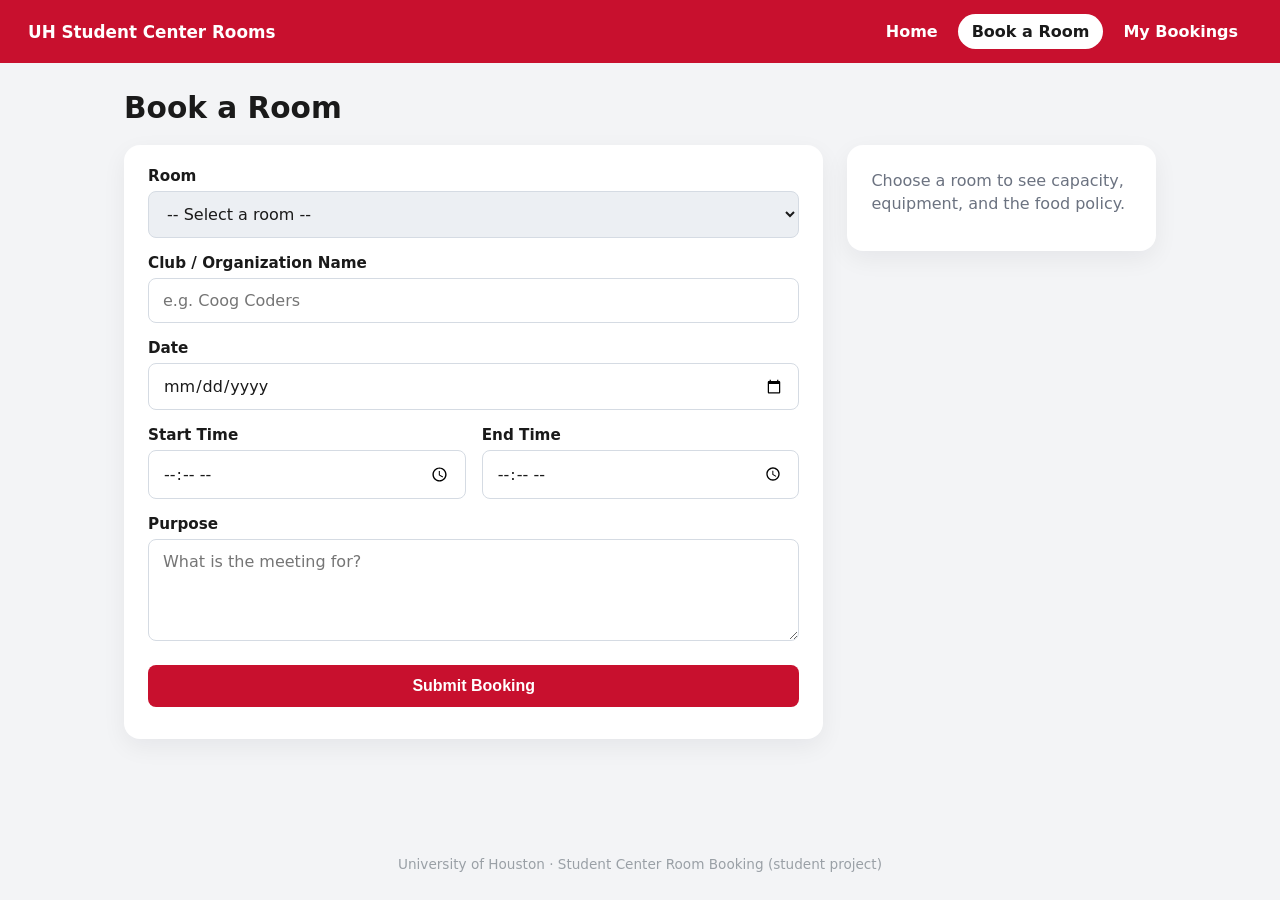
==== frontend/booking.html @ 4800d4f8 "Add UH Student Center room booking app" ====
<!DOCTYPE html>
<html lang="en">
<head>
  <meta charset="UTF-8" />
  <meta name="viewport" content="width=device-width, initial-scale=1.0" />
  <title>Book a Room - UH Student Center</title>
  <link rel="stylesheet" href="css/style.css" />
</head>
<body>
  <nav class="navbar">
    <span class="brand">UH Student Center Rooms</span>
    <a href="index.html">Home</a>
    <a href="booking.html" class="active">Book a Room</a>
    <a href="my-bookings.html">My Bookings</a>
  </nav>

  <main>
    <h1>Book a Room</h1>

    <div class="booking-layout">
      <form id="booking-form">
        <label for="room-select">Room</label>
        <select id="room-select" name="roomId" required>
          <option value="">-- Select a room --</option>
          <!-- Options are filled in by js/booking.js -->
        </select>

        <label for="club-name">Club / Organization Name</label>
        <input type="text" id="club-name" name="clubName" placeholder="e.g. Coog Coders" required />

        <label for="date">Date</label>
        <input type="date" id="date" name="date" required />

        <div class="time-row">
          <div>
            <label for="start-time">Start Time</label>
            <input type="time" id="start-time" name="startTime" required />
          </div>
          <div>
            <label for="end-time">End Time</label>
            <input type="time" id="end-time" name="endTime" required />
          </div>
        </div>

        <label for="purpose">Purpose</label>
        <textarea id="purpose" name="purpose" rows="4" placeholder="What is the meeting for?"></textarea>

        <button type="submit">Submit Booking</button>
        <p id="form-status" class="status-message"></p>
      </form>

      <aside id="room-details" class="room-details">
        <p class="details-placeholder">Choose a room to see capacity, equipment, and the food policy.</p>
      </aside>
    </div>
  </main>

  <footer class="site-footer">
    University of Houston · Student Center Room Booking (student project)
  </footer>

  <script src="js/api.js"></script>
  <script src="js/booking.js"></script>
</body>
</html>
---- frontend/css/style.css ----
/* ---------- Basic reset & page setup ---------- */
* {
  box-sizing: border-box;
}

body {
  margin: 0;
  min-height: 100vh;
  display: flex;
  flex-direction: column;
  font-family: system-ui, -apple-system, "Segoe UI", Roboto, Helvetica, Arial, sans-serif;
  background-color: #f3f4f6;
  color: #1a1a1a;
}

main {
  width: 100%;
  max-width: 1080px;
  margin: 0 auto;
  padding: 28px 24px 48px;
  flex: 1;
}

main > h1 {
  margin: 0 0 20px;
  color: #1a1a1a;
  font-size: 1.85rem;
  font-weight: 700;
}

main > h2 {
  margin: 28px 0 16px;
  color: #1a1a1a;
  font-size: 1.35rem;
  font-weight: 700;
}

/* ---------- Navigation bar ---------- */
nav.navbar {
  background-color: #c8102e;
  padding: 14px 28px;
  display: flex;
  align-items: center;
  gap: 6px;
}

nav.navbar .brand {
  color: #fff;
  font-weight: 700;
  font-size: 1.05rem;
  margin-right: auto;
}

nav.navbar a {
  color: #fff;
  text-decoration: none;
  font-weight: 600;
  padding: 8px 14px;
  border-radius: 999px;
}

nav.navbar a:hover {
  background: rgba(255, 255, 255, 0.16);
}

nav.navbar a.active {
  background: #fff;
  color: #1a1a1a;
}

/* ---------- Home hero ---------- */
.hero {
  background-color: #c8102e;
  color: #fff;
  border-radius: 16px;
  padding: 36px 40px 32px;
}

.hero h1 {
  margin: 0 0 12px;
  color: #fff;
  font-size: 2rem;
  font-weight: 700;
  letter-spacing: -0.02em;
}

.hero p {
  margin: 0 0 20px;
  max-width: 540px;
  line-height: 1.5;
  font-size: 1.02rem;
}

.hero-btn {
  display: inline-block;
  background: #fff;
  color: #1a1a1a;
  text-decoration: none;
  font-weight: 600;
  padding: 10px 16px;
  border-radius: 8px;
}

.hero-btn:hover {
  background: #f4f4f5;
}

/* ---------- Room cards (index.html) ---------- */
.room-list {
  display: grid;
  grid-template-columns: repeat(3, minmax(0, 1fr));
  gap: 20px;
}

.room-card {
  background: #fff;
  border-radius: 16px;
  padding: 20px 20px 18px;
  box-shadow: 0 8px 24px rgba(15, 23, 42, 0.06);
  border-top: 4px solid #c8102e;
  display: flex;
  flex-direction: column;
}

.room-card h3 {
  margin: 0 0 8px;
  color: #1a1a1a;
  font-size: 1.12rem;
}

.room-card .capacity {
  margin: 0 0 14px;
  color: #6b7280;
  font-size: 0.95rem;
}

.equip-list {
  display: flex;
  flex-wrap: wrap;
  gap: 8px;
  margin-bottom: 16px;
}

.equip-pill {
  background: #fdecef;
  color: #c15b6c;
  border-radius: 999px;
  padding: 4px 10px;
  font-size: 0.8rem;
  font-weight: 600;
}

.food-line {
  margin: 0 0 18px;
  font-size: 0.95rem;
  font-weight: 600;
}

.food-line.food-yes {
  color: #178a3e;
}

.food-line.food-no {
  color: #6b7280;
  font-weight: 500;
}

.book-btn {
  display: block;
  margin-top: auto;
  background: #c8102e;
  color: #fff;
  text-align: center;
  text-decoration: none;
  font-weight: 700;
  padding: 12px 16px;
  border-radius: 8px;
}

.book-btn:hover {
  background: #a10d24;
}

/* ---------- Forms (booking.html) ---------- */
.booking-layout {
  display: grid;
  grid-template-columns: minmax(0, 1.7fr) minmax(240px, 0.75fr);
  gap: 24px;
  align-items: start;
}

form {
  background: #fff;
  border-radius: 16px;
  padding: 22px 24px 20px;
  margin: 0;
  box-shadow: 0 8px 24px rgba(15, 23, 42, 0.06);
}

form label {
  display: block;
  margin-top: 16px;
  margin-bottom: 6px;
  font-weight: 700;
  font-size: 0.95rem;
}

form > label:first-of-type {
  margin-top: 0;
}

form input,
form select,
form textarea {
  width: 100%;
  padding: 12px 14px;
  border: 1px solid #d5dbe3;
  border-radius: 8px;
  font-size: 1rem;
  font-family: inherit;
  background: #fff;
  color: #1a1a1a;
}

form select {
  background-color: #eceff3;
}

form textarea {
  resize: vertical;
  min-height: 96px;
}

form input:focus,
form select:focus,
form textarea:focus {
  outline: 2px solid #c8102e;
  border-color: #c8102e;
}

.time-row {
  display: grid;
  grid-template-columns: 1fr 1fr;
  gap: 16px;
}

form button {
  width: 100%;
  margin-top: 20px;
  background-color: #c8102e;
  color: #fff;
  border: none;
  padding: 12px 20px;
  border-radius: 8px;
  font-size: 1rem;
  font-weight: 700;
  cursor: pointer;
}

form button:hover {
  background-color: #a10d24;
}

.room-details {
  background: #fff;
  border-radius: 16px;
  padding: 24px;
  box-shadow: 0 8px 24px rgba(15, 23, 42, 0.06);
}

.room-details h2 {
  margin: 0 0 16px;
  color: #c8102e;
  font-size: 1.2rem;
}

.room-details p {
  margin: 0 0 12px;
  line-height: 1.45;
}

.details-placeholder {
  margin: 0;
  color: #6b7280;
  line-height: 1.5;
}

/* ---------- Bookings list (my-bookings.html) ---------- */
.booking-item {
  background: #fff;
  border-radius: 16px;
  border-left: 5px solid #c8102e;
  padding: 20px 24px;
  margin-bottom: 16px;
  display: flex;
  justify-content: space-between;
  align-items: center;
  gap: 20px;
  box-shadow: 0 8px 24px rgba(15, 23, 42, 0.06);
}

.booking-item h3 {
  margin: 0 0 8px;
  font-size: 1.12rem;
}

.booking-item p {
  margin: 4px 0;
}

.booking-item button {
  background: #fff;
  color: #c8102e;
  border: 1.5px solid #c8102e;
  padding: 8px 18px;
  border-radius: 8px;
  font-weight: 600;
  font-size: 0.95rem;
  cursor: pointer;
  flex-shrink: 0;
}

.booking-item button:hover {
  background: #fdecef;
}

.empty-message {
  background: #fff;
  border-radius: 16px;
  padding: 24px;
  box-shadow: 0 8px 24px rgba(15, 23, 42, 0.06);
  color: #4b5563;
}

.empty-message a {
  color: #c8102e;
  font-weight: 700;
}

/* ---------- Status / helper messages ---------- */
.status-message {
  margin: 12px 0 0;
  font-weight: 700;
}

.status-message.error {
  color: #a10d24;
}

.status-message.success {
  color: #178a3e;
}

.site-footer {
  text-align: center;
  color: #9aa0a6;
  font-size: 0.85rem;
  padding: 8px 16px 28px;
}

/* ---------- Small screens ---------- */
@media (max-width: 980px) {
  .room-list {
    grid-template-columns: repeat(2, minmax(0, 1fr));
  }
}

@media (max-width: 760px) {
  nav.navbar {
    flex-wrap: wrap;
    align-items: flex-start;
    padding: 16px 16px 12px;
  }

  nav.navbar .brand {
    width: 100%;
    margin: 0 0 8px;
  }

  main {
    padding: 20px 16px 36px;
  }

  .hero {
    padding: 24px 20px;
  }

  .hero h1 {
    font-size: 1.55rem;
  }

  .room-list,
  .booking-layout,
  .time-row {
    grid-template-columns: 1fr;
  }

  .booking-item {
    flex-direction: column;
    align-items: flex-start;
  }
}
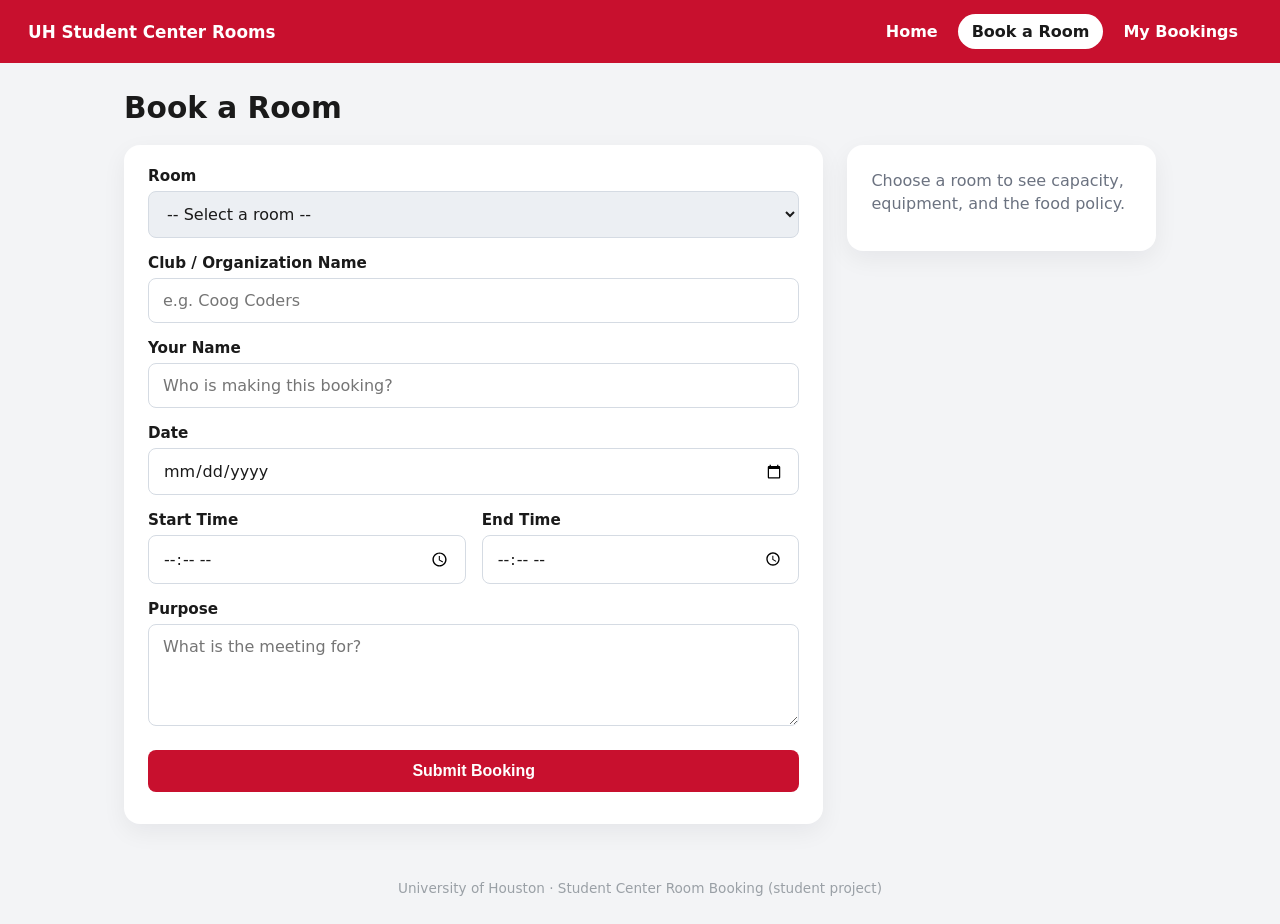
==== commit 7ade7d52: "adding features to the apps" ====
--- a/frontend/booking.html
+++ b/frontend/booking.html
@@ -28,6 +28,9 @@
         <label for="club-name">Club / Organization Name</label>
         <input type="text" id="club-name" name="clubName" placeholder="e.g. Coog Coders" required />
 
+        <label for="booked-by">Your Name</label>
+        <input type="text" id="booked-by" name="bookedBy" placeholder="Who is making this booking?" required />
+
         <label for="date">Date</label>
         <input type="date" id="date" name="date" required />
 
@@ -46,7 +49,7 @@
         <textarea id="purpose" name="purpose" rows="4" placeholder="What is the meeting for?"></textarea>
 
         <button type="submit">Submit Booking</button>
-        <p id="form-status" class="status-message"></p>
+        <p id="form-status" class="status-message" aria-live="polite"></p>
       </form>
 
       <aside id="room-details" class="room-details">
--- a/frontend/css/style.css
+++ b/frontend/css/style.css
@@ -106,6 +106,49 @@
 }
 
 /* ---------- Room cards (index.html) ---------- */
+.room-toolbar {
+  margin: 28px 0 16px;
+  display: flex;
+  align-items: end;
+  justify-content: space-between;
+  gap: 20px;
+}
+
+.room-toolbar h2 {
+  margin: 0 0 4px;
+  color: #1a1a1a;
+  font-size: 1.35rem;
+}
+
+.room-toolbar p {
+  margin: 0;
+  color: #6b7280;
+}
+
+.capacity-filter {
+  width: min(260px, 100%);
+}
+
+.capacity-filter label {
+  display: block;
+  margin-bottom: 6px;
+  font-weight: 700;
+  font-size: 0.9rem;
+}
+
+.capacity-filter input {
+  width: 100%;
+  padding: 10px 12px;
+  border: 1px solid #d5dbe3;
+  border-radius: 8px;
+  font: inherit;
+}
+
+.capacity-filter input:focus {
+  outline: 2px solid #c8102e;
+  border-color: #c8102e;
+}
+
 .room-list {
   display: grid;
   grid-template-columns: repeat(3, minmax(0, 1fr));
@@ -292,8 +335,8 @@
   border-left: 5px solid #c8102e;
   padding: 20px 24px;
   margin-bottom: 16px;
-  display: flex;
-  justify-content: space-between;
+  display: grid;
+  grid-template-columns: minmax(0, 1fr) auto;
   align-items: center;
   gap: 20px;
   box-shadow: 0 8px 24px rgba(15, 23, 42, 0.06);
@@ -306,6 +349,13 @@
 
 .booking-item p {
   margin: 4px 0;
+}
+
+.booking-actions,
+.edit-form-actions {
+  display: flex;
+  align-items: center;
+  gap: 8px;
 }
 
 .booking-item button {
@@ -324,6 +374,60 @@
   background: #fdecef;
 }
 
+.edit-booking-form[hidden] {
+  display: none;
+}
+
+.edit-booking-form {
+  grid-column: 1 / -1;
+  padding: 18px;
+  border: 1px solid #e5e7eb;
+  box-shadow: none;
+}
+
+.edit-form-grid {
+  display: grid;
+  grid-template-columns: repeat(2, minmax(0, 1fr));
+  gap: 0 16px;
+}
+
+.edit-form-grid label {
+  display: block;
+  margin: 0 0 12px;
+  font-weight: 700;
+  font-size: 0.9rem;
+}
+
+.edit-form-grid input,
+.edit-form-grid select,
+.edit-form-grid textarea {
+  display: block;
+  margin-top: 6px;
+}
+
+.edit-form-grid .purpose-field {
+  grid-column: 1 / -1;
+}
+
+.edit-form-actions button[type="submit"] {
+  background: #c8102e;
+  color: #fff;
+}
+
+.edit-form-actions button {
+  width: auto;
+  margin-top: 0;
+}
+
+.edit-form-actions button[type="submit"]:hover {
+  background: #a10d24;
+}
+
+.edit-form-actions button[type="button"] {
+  color: #4b5563;
+  border-color: #9ca3af;
+}
+
 .empty-message {
   background: #fff;
   border-radius: 16px;
@@ -395,8 +499,29 @@
     grid-template-columns: 1fr;
   }
 
+  .room-toolbar {
+    align-items: stretch;
+    flex-direction: column;
+  }
+
+  .capacity-filter {
+    width: 100%;
+  }
+
   .booking-item {
-    flex-direction: column;
-    align-items: flex-start;
-  }
-}
+    grid-template-columns: 1fr;
+    align-items: start;
+  }
+
+  .booking-actions {
+    flex-wrap: wrap;
+  }
+
+  .edit-form-grid {
+    grid-template-columns: 1fr;
+  }
+
+  .edit-form-grid .purpose-field {
+    grid-column: auto;
+  }
+}
